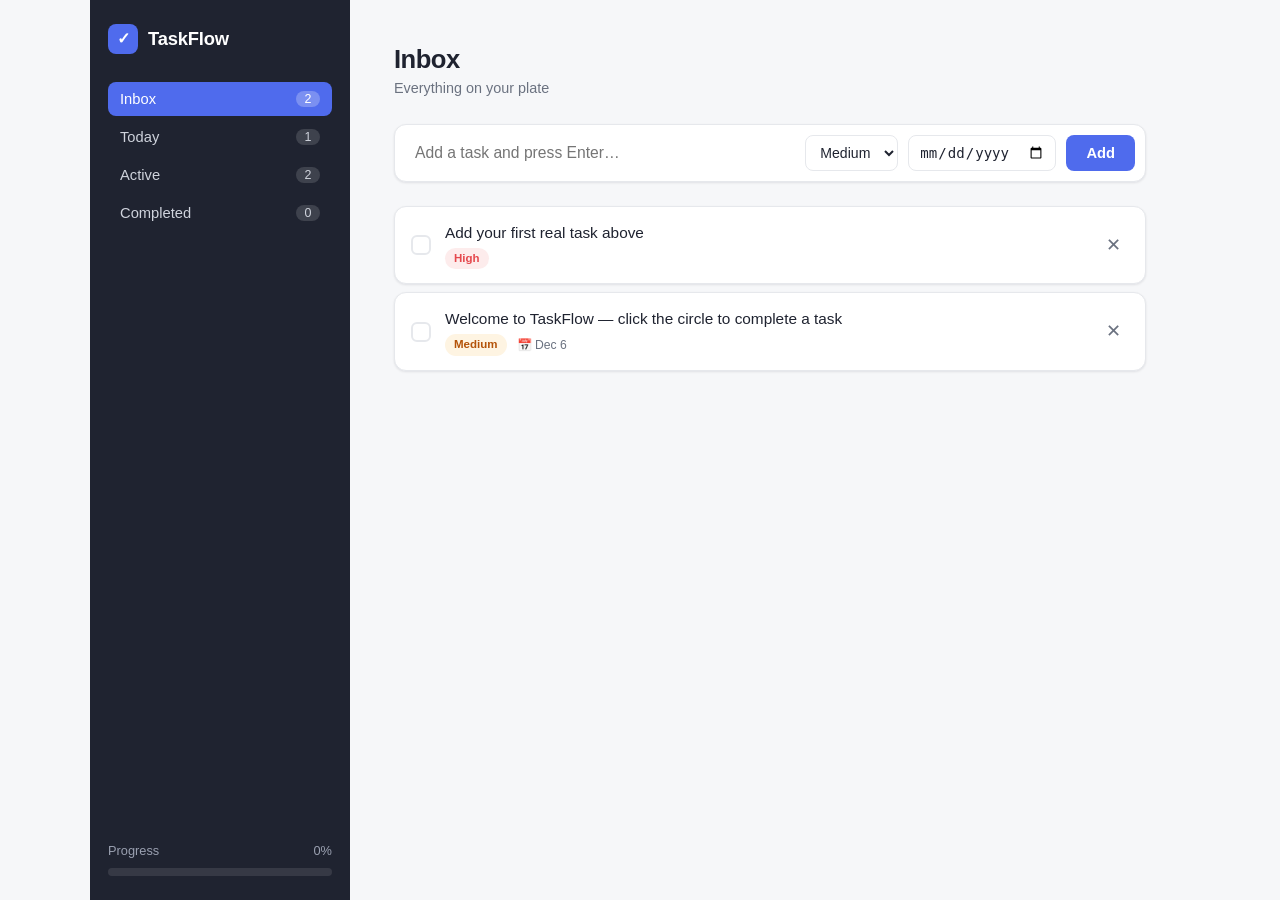
==== index.html @ 76f1333e "Add TaskFlow: MVP task manager productivity app Build a Todoist-style task manager as a self-contain" ====
<!DOCTYPE html>
<html lang="en">
<head>
  <meta charset="UTF-8" />
  <meta name="viewport" content="width=device-width, initial-scale=1.0" />
  <title>TaskFlow — Task Manager</title>
  <link rel="stylesheet" href="styles.css" />
</head>
<body>
  <div class="app">
    <aside class="sidebar">
      <div class="brand">
        <span class="logo">✓</span>
        <h1>TaskFlow</h1>
      </div>

      <nav class="filters" aria-label="Task filters">
        <button class="filter-btn active" data-filter="all">
          <span>Inbox</span><span class="count" data-count="all">0</span>
        </button>
        <button class="filter-btn" data-filter="today">
          <span>Today</span><span class="count" data-count="today">0</span>
        </button>
        <button class="filter-btn" data-filter="active">
          <span>Active</span><span class="count" data-count="active">0</span>
        </button>
        <button class="filter-btn" data-filter="completed">
          <span>Completed</span><span class="count" data-count="completed">0</span>
        </button>
      </nav>

      <div class="progress-block">
        <div class="progress-label">
          <span>Progress</span><span id="progress-pct">0%</span>
        </div>
        <div class="progress-bar"><div class="progress-fill" id="progress-fill"></div></div>
      </div>
    </aside>

    <main class="content">
      <header class="content-head">
        <h2 id="view-title">Inbox</h2>
        <p id="view-sub" class="muted">Everything on your plate</p>
      </header>

      <form id="task-form" class="task-form" autocomplete="off">
        <input
          id="task-input"
          class="task-input"
          type="text"
          placeholder="Add a task and press Enter…"
          aria-label="Task title"
          required
        />
        <select id="task-priority" class="task-priority" aria-label="Priority">
          <option value="low">Low</option>
          <option value="medium" selected>Medium</option>
          <option value="high">High</option>
        </select>
        <input id="task-due" class="task-due" type="date" aria-label="Due date" />
        <button type="submit" class="add-btn">Add</button>
      </form>

      <ul id="task-list" class="task-list" aria-live="polite"></ul>

      <div id="empty-state" class="empty-state hidden">
        <div class="empty-emoji">🎉</div>
        <p>Nothing here. You're all caught up!</p>
      </div>
    </main>
  </div>

  <script src="app.js"></script>
</body>
</html>
---- styles.css ----
:root {
  --bg: #f6f7f9;
  --surface: #ffffff;
  --sidebar: #1f2330;
  --sidebar-muted: #9aa0b0;
  --text: #1f2330;
  --muted: #6b7280;
  --border: #e6e8ec;
  --accent: #4f6bed;
  --accent-soft: #eef1fd;
  --high: #e5484d;
  --medium: #f5a524;
  --low: #16a34a;
  --shadow: 0 1px 3px rgba(16, 24, 40, 0.06), 0 1px 2px rgba(16, 24, 40, 0.04);
  --radius: 12px;
}

* { box-sizing: border-box; margin: 0; padding: 0; }

body {
  font-family: -apple-system, BlinkMacSystemFont, "Segoe UI", Roboto, Helvetica, Arial, sans-serif;
  background: var(--bg);
  color: var(--text);
  line-height: 1.5;
  -webkit-font-smoothing: antialiased;
}

.app {
  display: grid;
  grid-template-columns: 260px 1fr;
  min-height: 100vh;
  max-width: 1100px;
  margin: 0 auto;
}

/* Sidebar */
.sidebar {
  background: var(--sidebar);
  color: #cfd3dc;
  padding: 24px 18px;
  display: flex;
  flex-direction: column;
  gap: 28px;
}

.brand { display: flex; align-items: center; gap: 10px; }
.brand .logo {
  display: grid; place-items: center;
  width: 30px; height: 30px;
  background: var(--accent); color: #fff;
  border-radius: 8px; font-weight: 700;
}
.brand h1 { font-size: 1.15rem; color: #fff; letter-spacing: -0.01em; }

.filters { display: flex; flex-direction: column; gap: 4px; }
.filter-btn {
  display: flex; align-items: center; justify-content: space-between;
  width: 100%; padding: 9px 12px;
  background: transparent; border: none; cursor: pointer;
  color: #cfd3dc; font-size: 0.92rem; border-radius: 8px;
  transition: background 0.15s, color 0.15s;
}
.filter-btn:hover { background: rgba(255,255,255,0.06); }
.filter-btn.active { background: var(--accent); color: #fff; }
.filter-btn .count {
  font-size: 0.78rem; background: rgba(255,255,255,0.14);
  padding: 1px 8px; border-radius: 999px; min-width: 24px; text-align: center;
}
.filter-btn.active .count { background: rgba(255,255,255,0.25); }

.progress-block { margin-top: auto; }
.progress-label {
  display: flex; justify-content: space-between;
  font-size: 0.8rem; color: #9aa0b0; margin-bottom: 8px;
}
.progress-bar {
  height: 8px; background: rgba(255,255,255,0.1);
  border-radius: 999px; overflow: hidden;
}
.progress-fill {
  height: 100%; width: 0%; background: var(--accent);
  border-radius: 999px; transition: width 0.3s ease;
}

/* Content */
.content { padding: 40px 44px; }
.content-head { margin-bottom: 24px; }
.content-head h2 { font-size: 1.6rem; letter-spacing: -0.02em; }
.muted { color: var(--muted); font-size: 0.9rem; }

.task-form {
  display: flex; gap: 10px; margin-bottom: 24px;
  background: var(--surface); padding: 10px;
  border: 1px solid var(--border); border-radius: var(--radius);
  box-shadow: var(--shadow); flex-wrap: wrap;
}
.task-input {
  flex: 1 1 240px; border: none; outline: none;
  font-size: 0.98rem; padding: 8px 10px; background: transparent; color: var(--text);
}
.task-priority, .task-due {
  border: 1px solid var(--border); border-radius: 8px;
  padding: 8px 10px; font-size: 0.88rem; color: var(--text);
  background: var(--surface); outline: none;
}
.add-btn {
  background: var(--accent); color: #fff; border: none;
  padding: 8px 20px; border-radius: 8px; font-size: 0.92rem;
  font-weight: 600; cursor: pointer; transition: background 0.15s;
}
.add-btn:hover { background: #3f58d6; }

/* Task list */
.task-list { list-style: none; display: flex; flex-direction: column; gap: 8px; }
.task-item {
  display: flex; align-items: center; gap: 14px;
  background: var(--surface); border: 1px solid var(--border);
  border-radius: var(--radius); padding: 14px 16px;
  box-shadow: var(--shadow); transition: opacity 0.2s;
}
.task-item.completed { opacity: 0.55; }
.task-item.completed .task-title { text-decoration: line-through; color: var(--muted); }

.checkbox {
  appearance: none; -webkit-appearance: none;
  width: 20px; height: 20px; border: 2px solid var(--border);
  border-radius: 6px; cursor: pointer; flex-shrink: 0;
  display: grid; place-items: center; transition: all 0.15s;
}
.checkbox:checked { background: var(--accent); border-color: var(--accent); }
.checkbox:checked::after { content: "✓"; color: #fff; font-size: 0.75rem; font-weight: 700; }

.task-body { flex: 1; min-width: 0; }
.task-title { font-size: 0.96rem; word-break: break-word; }
.task-meta { display: flex; gap: 10px; margin-top: 4px; align-items: center; }
.badge {
  font-size: 0.72rem; padding: 2px 9px; border-radius: 999px;
  font-weight: 600; text-transform: capitalize;
}
.badge.high { background: #fdecec; color: var(--high); }
.badge.medium { background: #fef4e2; color: #b45309; }
.badge.low { background: #e8f6ec; color: var(--low); }
.due {
  font-size: 0.76rem; color: var(--muted);
  display: flex; align-items: center; gap: 4px;
}
.due.overdue { color: var(--high); font-weight: 600; }

.delete-btn {
  background: transparent; border: none; cursor: pointer;
  color: var(--muted); font-size: 1.1rem; padding: 4px 8px;
  border-radius: 6px; transition: all 0.15s; flex-shrink: 0;
}
.delete-btn:hover { background: #fdecec; color: var(--high); }

/* Empty state */
.empty-state { text-align: center; padding: 60px 20px; color: var(--muted); }
.empty-emoji { font-size: 2.5rem; margin-bottom: 10px; }
.hidden { display: none; }

@media (max-width: 720px) {
  .app { grid-template-columns: 1fr; }
  .sidebar { flex-direction: row; flex-wrap: wrap; align-items: center; gap: 16px; }
  .filters { flex-direction: row; flex-wrap: wrap; flex: 1; }
  .filter-btn { width: auto; }
  .progress-block { width: 100%; margin-top: 0; }
  .content { padding: 24px 20px; }
}
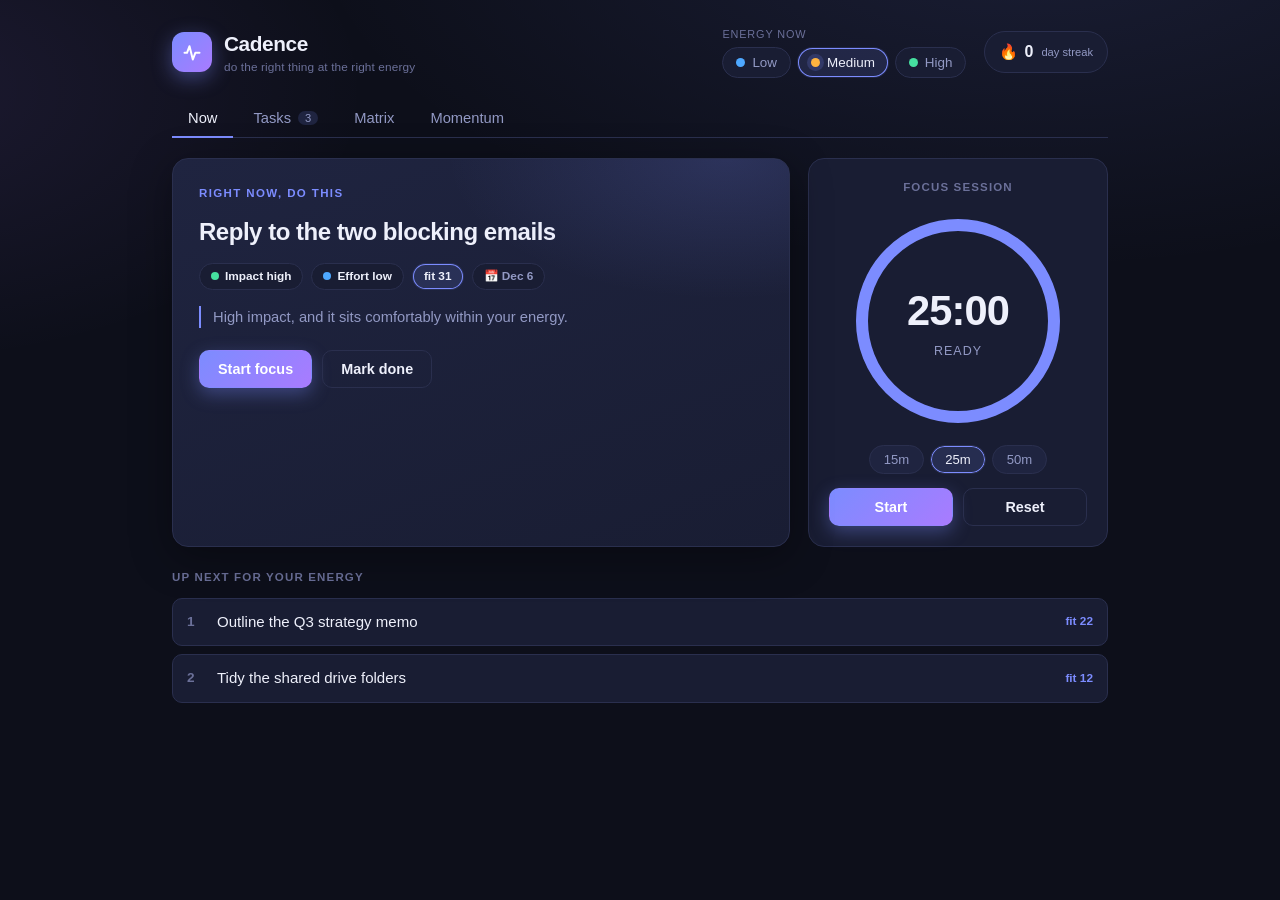
==== commit b7c5a214: "Replace TaskFlow with Cadence: an energy-aware task companion Rethink the productivity app around a " ====
--- a/index.html
+++ b/index.html
@@ -3,71 +3,171 @@
 <head>
   <meta charset="UTF-8" />
   <meta name="viewport" content="width=device-width, initial-scale=1.0" />
-  <title>TaskFlow — Task Manager</title>
+  <title>Cadence — do the right thing at the right energy</title>
   <link rel="stylesheet" href="styles.css" />
 </head>
 <body>
   <div class="app">
-    <aside class="sidebar">
+    <!-- Top bar -->
+    <header class="topbar">
       <div class="brand">
-        <span class="logo">✓</span>
-        <h1>TaskFlow</h1>
+        <span class="logo" aria-hidden="true">
+          <svg viewBox="0 0 24 24" width="20" height="20" fill="none" stroke="currentColor" stroke-width="2.4" stroke-linecap="round" stroke-linejoin="round">
+            <path d="M3 13h3l3-8 4 16 3-8h5" />
+          </svg>
+        </span>
+        <div>
+          <h1>Cadence</h1>
+          <p class="tagline">do the right thing at the right energy</p>
+        </div>
       </div>
 
-      <nav class="filters" aria-label="Task filters">
-        <button class="filter-btn active" data-filter="all">
-          <span>Inbox</span><span class="count" data-count="all">0</span>
-        </button>
-        <button class="filter-btn" data-filter="today">
-          <span>Today</span><span class="count" data-count="today">0</span>
-        </button>
-        <button class="filter-btn" data-filter="active">
-          <span>Active</span><span class="count" data-count="active">0</span>
-        </button>
-        <button class="filter-btn" data-filter="completed">
-          <span>Completed</span><span class="count" data-count="completed">0</span>
-        </button>
-      </nav>
+      <div class="energy-picker" role="group" aria-label="Current energy level">
+        <span class="energy-label">Energy now</span>
+        <div class="energy-buttons">
+          <button class="energy-btn" data-energy="1" title="Low energy — drained, foggy">
+            <span class="dot"></span>Low
+          </button>
+          <button class="energy-btn" data-energy="2" title="Medium energy — steady">
+            <span class="dot"></span>Medium
+          </button>
+          <button class="energy-btn" data-energy="3" title="High energy — sharp, focused">
+            <span class="dot"></span>High
+          </button>
+        </div>
+      </div>
 
-      <div class="progress-block">
-        <div class="progress-label">
-          <span>Progress</span><span id="progress-pct">0%</span>
+      <div class="momentum-chip" title="Focus sessions completed today">
+        <span class="flame" aria-hidden="true">🔥</span>
+        <span id="streak-count">0</span><span class="chip-unit">day streak</span>
+      </div>
+    </header>
+
+    <!-- Tabs -->
+    <nav class="tabs" aria-label="Views">
+      <button class="tab active" data-tab="now">Now</button>
+      <button class="tab" data-tab="tasks">Tasks<span class="tab-count" id="tab-count">0</span></button>
+      <button class="tab" data-tab="matrix">Matrix</button>
+      <button class="tab" data-tab="momentum">Momentum</button>
+    </nav>
+
+    <!-- NOW -->
+    <section class="panel active" id="panel-now">
+      <div class="now-grid">
+        <div class="recommend-card" id="recommend-card">
+          <div class="rc-eyebrow">Right now, do this</div>
+          <div id="rc-body">
+            <!-- filled by JS -->
+          </div>
         </div>
-        <div class="progress-bar"><div class="progress-fill" id="progress-fill"></div></div>
+
+        <div class="focus-card">
+          <div class="focus-title">Focus session</div>
+          <div class="ring-wrap">
+            <svg class="ring" viewBox="0 0 220 220" width="220" height="220">
+              <circle class="ring-track" cx="110" cy="110" r="96" />
+              <circle class="ring-progress" id="ring-progress" cx="110" cy="110" r="96"
+                      transform="rotate(-90 110 110)" />
+            </svg>
+            <div class="ring-center">
+              <div class="ring-time" id="ring-time">25:00</div>
+              <div class="ring-sub" id="ring-sub">ready</div>
+            </div>
+          </div>
+          <div class="presets" role="group" aria-label="Session length">
+            <button class="preset" data-min="15">15m</button>
+            <button class="preset active" data-min="25">25m</button>
+            <button class="preset" data-min="50">50m</button>
+          </div>
+          <div class="focus-controls">
+            <button class="btn primary" id="timer-toggle">Start</button>
+            <button class="btn ghost" id="timer-reset">Reset</button>
+          </div>
+        </div>
       </div>
-    </aside>
 
-    <main class="content">
-      <header class="content-head">
-        <h2 id="view-title">Inbox</h2>
-        <p id="view-sub" class="muted">Everything on your plate</p>
-      </header>
+      <div class="shortlist">
+        <div class="section-head">Up next for your energy</div>
+        <ul id="shortlist-list" class="shortlist-list"></ul>
+      </div>
+    </section>
 
+    <!-- TASKS -->
+    <section class="panel" id="panel-tasks">
       <form id="task-form" class="task-form" autocomplete="off">
-        <input
-          id="task-input"
-          class="task-input"
-          type="text"
-          placeholder="Add a task and press Enter…"
-          aria-label="Task title"
-          required
-        />
-        <select id="task-priority" class="task-priority" aria-label="Priority">
-          <option value="low">Low</option>
-          <option value="medium" selected>Medium</option>
-          <option value="high">High</option>
-        </select>
-        <input id="task-due" class="task-due" type="date" aria-label="Due date" />
-        <button type="submit" class="add-btn">Add</button>
+        <input id="task-input" class="task-input" type="text"
+               placeholder="What needs doing?" aria-label="Task title" required />
+        <div class="rating">
+          <label>Impact
+            <select id="task-impact" aria-label="Impact">
+              <option value="1">Low</option>
+              <option value="2" selected>Medium</option>
+              <option value="3">High</option>
+            </select>
+          </label>
+          <label>Effort
+            <select id="task-effort" aria-label="Effort">
+              <option value="1">Light</option>
+              <option value="2" selected>Moderate</option>
+              <option value="3">Heavy</option>
+            </select>
+          </label>
+          <label>Due
+            <input id="task-due" type="date" aria-label="Due date" />
+          </label>
+        </div>
+        <button type="submit" class="btn primary">Add</button>
       </form>
 
-      <ul id="task-list" class="task-list" aria-live="polite"></ul>
+      <div class="filter-row">
+        <button class="chip-btn active" data-filter="active">Active</button>
+        <button class="chip-btn" data-filter="all">All</button>
+        <button class="chip-btn" data-filter="done">Done</button>
+        <span class="spacer"></span>
+        <span class="hint">Sorted by fit for your current energy</span>
+      </div>
 
-      <div id="empty-state" class="empty-state hidden">
-        <div class="empty-emoji">🎉</div>
-        <p>Nothing here. You're all caught up!</p>
+      <ul id="task-list" class="task-list"></ul>
+      <div id="tasks-empty" class="empty hidden">
+        <div class="empty-emoji">🌱</div>
+        <p>No tasks yet. Add one above to get moving.</p>
       </div>
-    </main>
+    </section>
+
+    <!-- MATRIX -->
+    <section class="panel" id="panel-matrix">
+      <div class="section-head">Impact × Effort</div>
+      <p class="hint">Every active task, plotted. Aim for the top-left. Click a dot to focus it.</p>
+      <div class="matrix-wrap">
+        <svg id="matrix-svg" viewBox="0 0 480 420" class="matrix"></svg>
+        <div class="matrix-tip" id="matrix-tip" hidden></div>
+      </div>
+    </section>
+
+    <!-- MOMENTUM -->
+    <section class="panel" id="panel-momentum">
+      <div class="stat-row">
+        <div class="stat">
+          <div class="stat-num" id="stat-today">0</div>
+          <div class="stat-label">focus sessions today</div>
+        </div>
+        <div class="stat">
+          <div class="stat-num" id="stat-total">0</div>
+          <div class="stat-label">sessions all-time</div>
+        </div>
+        <div class="stat">
+          <div class="stat-num" id="stat-done">0</div>
+          <div class="stat-label">tasks completed</div>
+        </div>
+      </div>
+
+      <div class="section-head">Last 7 days</div>
+      <div class="bars" id="bars"></div>
+
+      <div class="section-head">Your energy today</div>
+      <svg id="energy-spark" class="energy-spark" viewBox="0 0 480 90"></svg>
+      <p class="hint" id="energy-hint">No energy logged yet today — tap an energy level up top.</p>
+    </section>
   </div>
 
   <script src="app.js"></script>
--- a/styles.css
+++ b/styles.css
@@ -1,168 +1,300 @@
 :root {
-  --bg: #f6f7f9;
-  --surface: #ffffff;
-  --sidebar: #1f2330;
-  --sidebar-muted: #9aa0b0;
-  --text: #1f2330;
-  --muted: #6b7280;
-  --border: #e6e8ec;
-  --accent: #4f6bed;
-  --accent-soft: #eef1fd;
-  --high: #e5484d;
-  --medium: #f5a524;
-  --low: #16a34a;
-  --shadow: 0 1px 3px rgba(16, 24, 40, 0.06), 0 1px 2px rgba(16, 24, 40, 0.04);
-  --radius: 12px;
+  --bg: #0d0f1a;
+  --bg-soft: #14172a;
+  --surface: #191d33;
+  --surface-2: #1f2440;
+  --border: #2a2f4e;
+  --text: #eef0fb;
+  --muted: #9299c4;
+  --faint: #6b7099;
+
+  --accent: #7c8cff;
+  --accent-2: #a97bff;
+  --accent-soft: rgba(124, 140, 255, 0.14);
+
+  --low: #4ea8ff;      /* low energy / low value */
+  --medium: #ffb340;   /* medium */
+  --high: #46e0a0;     /* high */
+  --danger: #ff5d6c;
+
+  --shadow: 0 10px 40px rgba(0, 0, 0, 0.35);
+  --radius: 16px;
+  --radius-sm: 10px;
 }
 
 * { box-sizing: border-box; margin: 0; padding: 0; }
 
 body {
   font-family: -apple-system, BlinkMacSystemFont, "Segoe UI", Roboto, Helvetica, Arial, sans-serif;
-  background: var(--bg);
+  background:
+    radial-gradient(1200px 600px at 80% -10%, rgba(124,140,255,0.12), transparent 60%),
+    radial-gradient(900px 500px at -10% 10%, rgba(169,123,255,0.10), transparent 55%),
+    var(--bg);
   color: var(--text);
   line-height: 1.5;
   -webkit-font-smoothing: antialiased;
-}
-
-.app {
-  display: grid;
-  grid-template-columns: 260px 1fr;
   min-height: 100vh;
-  max-width: 1100px;
-  margin: 0 auto;
-}
-
-/* Sidebar */
-.sidebar {
-  background: var(--sidebar);
-  color: #cfd3dc;
-  padding: 24px 18px;
-  display: flex;
-  flex-direction: column;
-  gap: 28px;
-}
-
-.brand { display: flex; align-items: center; gap: 10px; }
-.brand .logo {
-  display: grid; place-items: center;
-  width: 30px; height: 30px;
-  background: var(--accent); color: #fff;
-  border-radius: 8px; font-weight: 700;
-}
-.brand h1 { font-size: 1.15rem; color: #fff; letter-spacing: -0.01em; }
-
-.filters { display: flex; flex-direction: column; gap: 4px; }
-.filter-btn {
-  display: flex; align-items: center; justify-content: space-between;
-  width: 100%; padding: 9px 12px;
-  background: transparent; border: none; cursor: pointer;
-  color: #cfd3dc; font-size: 0.92rem; border-radius: 8px;
-  transition: background 0.15s, color 0.15s;
-}
-.filter-btn:hover { background: rgba(255,255,255,0.06); }
-.filter-btn.active { background: var(--accent); color: #fff; }
-.filter-btn .count {
-  font-size: 0.78rem; background: rgba(255,255,255,0.14);
-  padding: 1px 8px; border-radius: 999px; min-width: 24px; text-align: center;
-}
-.filter-btn.active .count { background: rgba(255,255,255,0.25); }
-
-.progress-block { margin-top: auto; }
-.progress-label {
-  display: flex; justify-content: space-between;
-  font-size: 0.8rem; color: #9aa0b0; margin-bottom: 8px;
-}
-.progress-bar {
-  height: 8px; background: rgba(255,255,255,0.1);
-  border-radius: 999px; overflow: hidden;
-}
-.progress-fill {
-  height: 100%; width: 0%; background: var(--accent);
-  border-radius: 999px; transition: width 0.3s ease;
-}
-
-/* Content */
-.content { padding: 40px 44px; }
-.content-head { margin-bottom: 24px; }
-.content-head h2 { font-size: 1.6rem; letter-spacing: -0.02em; }
-.muted { color: var(--muted); font-size: 0.9rem; }
-
+}
+
+.app { max-width: 980px; margin: 0 auto; padding: 26px 22px 60px; }
+
+/* Topbar */
+.topbar {
+  display: flex; align-items: center; gap: 18px;
+  flex-wrap: wrap; margin-bottom: 22px;
+}
+.brand { display: flex; align-items: center; gap: 12px; margin-right: auto; }
+.logo {
+  display: grid; place-items: center; width: 40px; height: 40px;
+  border-radius: 12px; color: #fff;
+  background: linear-gradient(135deg, var(--accent), var(--accent-2));
+  box-shadow: 0 6px 20px rgba(124,140,255,0.4);
+}
+.brand h1 { font-size: 1.3rem; letter-spacing: -0.02em; }
+.tagline { font-size: 0.74rem; color: var(--faint); letter-spacing: 0.01em; }
+
+.energy-picker { display: flex; flex-direction: column; gap: 5px; }
+.energy-label { font-size: 0.68rem; color: var(--faint); text-transform: uppercase; letter-spacing: 0.08em; }
+.energy-buttons { display: flex; gap: 6px; }
+.energy-btn {
+  display: flex; align-items: center; gap: 7px;
+  background: var(--surface); border: 1px solid var(--border);
+  color: var(--muted); padding: 7px 13px; border-radius: 999px;
+  font-size: 0.84rem; cursor: pointer; transition: all 0.15s;
+}
+.energy-btn .dot { width: 9px; height: 9px; border-radius: 50%; background: var(--faint); transition: all 0.15s; }
+.energy-btn[data-energy="1"] .dot { background: var(--low); }
+.energy-btn[data-energy="2"] .dot { background: var(--medium); }
+.energy-btn[data-energy="3"] .dot { background: var(--high); }
+.energy-btn:hover { border-color: var(--accent); color: var(--text); }
+.energy-btn.active {
+  color: var(--text); border-color: transparent;
+  background: var(--accent-soft); box-shadow: inset 0 0 0 1px var(--accent);
+}
+.energy-btn.active .dot { box-shadow: 0 0 0 4px rgba(124,140,255,0.18); }
+
+.momentum-chip {
+  display: flex; align-items: center; gap: 6px;
+  background: var(--surface); border: 1px solid var(--border);
+  padding: 8px 14px; border-radius: 999px; font-weight: 700; font-size: 1rem;
+}
+.momentum-chip .chip-unit { font-size: 0.7rem; color: var(--muted); font-weight: 500; margin-left: 2px; }
+.flame { font-size: 0.95rem; }
+
+/* Tabs */
+.tabs { display: flex; gap: 4px; margin-bottom: 20px; border-bottom: 1px solid var(--border); }
+.tab {
+  background: none; border: none; color: var(--muted);
+  padding: 10px 16px; font-size: 0.92rem; cursor: pointer;
+  border-bottom: 2px solid transparent; margin-bottom: -1px;
+  display: flex; align-items: center; gap: 7px; transition: color 0.15s;
+}
+.tab:hover { color: var(--text); }
+.tab.active { color: var(--text); border-bottom-color: var(--accent); }
+.tab-count {
+  font-size: 0.7rem; background: var(--surface-2); color: var(--muted);
+  padding: 1px 7px; border-radius: 999px;
+}
+
+/* Panels */
+.panel { display: none; animation: fade 0.25s ease; }
+.panel.active { display: block; }
+@keyframes fade { from { opacity: 0; transform: translateY(4px); } to { opacity: 1; transform: none; } }
+
+.section-head {
+  font-size: 0.72rem; text-transform: uppercase; letter-spacing: 0.1em;
+  color: var(--faint); margin: 22px 0 12px; font-weight: 700;
+}
+.hint { font-size: 0.82rem; color: var(--muted); }
+
+/* NOW */
+.now-grid { display: grid; grid-template-columns: 1fr 300px; gap: 18px; }
+
+.recommend-card {
+  background: linear-gradient(160deg, var(--surface-2), var(--surface));
+  border: 1px solid var(--border); border-radius: var(--radius);
+  padding: 26px; box-shadow: var(--shadow); position: relative; overflow: hidden;
+}
+.recommend-card::before {
+  content: ""; position: absolute; inset: 0;
+  background: radial-gradient(400px 200px at 90% 0%, rgba(124,140,255,0.16), transparent 70%);
+  pointer-events: none;
+}
+.rc-eyebrow {
+  font-size: 0.72rem; text-transform: uppercase; letter-spacing: 0.12em;
+  color: var(--accent); font-weight: 700; margin-bottom: 14px;
+}
+.rc-task-title { font-size: 1.5rem; font-weight: 700; letter-spacing: -0.02em; line-height: 1.25; }
+.rc-badges { display: flex; gap: 8px; margin: 16px 0; flex-wrap: wrap; }
+.rc-reason {
+  font-size: 0.92rem; color: var(--muted); margin-bottom: 22px;
+  padding-left: 12px; border-left: 2px solid var(--accent);
+}
+.rc-actions { display: flex; gap: 10px; }
+.rc-empty { color: var(--muted); font-size: 1rem; padding: 10px 0 4px; }
+
+.badge {
+  font-size: 0.74rem; padding: 4px 11px; border-radius: 999px; font-weight: 600;
+  display: inline-flex; align-items: center; gap: 6px;
+  background: var(--surface); border: 1px solid var(--border);
+}
+.badge .dot { width: 8px; height: 8px; border-radius: 50%; }
+.badge.impact-3 .dot, .badge.effort-3 .dot { background: var(--high); }
+.badge.impact-2 .dot, .badge.effort-2 .dot { background: var(--medium); }
+.badge.impact-1 .dot, .badge.effort-1 .dot { background: var(--low); }
+.badge.fit { background: var(--accent-soft); border-color: transparent; box-shadow: inset 0 0 0 1px var(--accent); color: var(--text); }
+.badge.due { color: var(--muted); }
+.badge.due.overdue { color: var(--danger); box-shadow: inset 0 0 0 1px var(--danger); }
+
+/* Focus card */
+.focus-card {
+  background: var(--surface); border: 1px solid var(--border);
+  border-radius: var(--radius); padding: 20px; text-align: center;
+  display: flex; flex-direction: column; align-items: center; gap: 14px;
+}
+.focus-title { font-size: 0.72rem; text-transform: uppercase; letter-spacing: 0.1em; color: var(--faint); font-weight: 700; }
+.ring-wrap { position: relative; width: 220px; height: 220px; }
+.ring-track { fill: none; stroke: var(--surface-2); stroke-width: 12; }
+.ring-progress {
+  fill: none; stroke: var(--accent); stroke-width: 12; stroke-linecap: round;
+  transition: stroke-dashoffset 0.5s linear;
+}
+.ring-center {
+  position: absolute; inset: 0; display: flex; flex-direction: column;
+  align-items: center; justify-content: center;
+}
+.ring-time { font-size: 2.6rem; font-weight: 700; letter-spacing: -0.02em; font-variant-numeric: tabular-nums; }
+.ring-sub { font-size: 0.78rem; color: var(--muted); text-transform: uppercase; letter-spacing: 0.08em; }
+.ring.running .ring-progress { stroke: var(--high); }
+
+.presets { display: flex; gap: 6px; }
+.preset {
+  background: var(--surface-2); border: 1px solid var(--border); color: var(--muted);
+  padding: 6px 14px; border-radius: 999px; font-size: 0.82rem; cursor: pointer; transition: all 0.15s;
+}
+.preset:hover { color: var(--text); }
+.preset.active { background: var(--accent-soft); color: var(--text); box-shadow: inset 0 0 0 1px var(--accent); }
+.focus-controls { display: flex; gap: 10px; width: 100%; }
+.focus-controls .btn { flex: 1; }
+
+/* Buttons */
+.btn {
+  border: 1px solid var(--border); background: var(--surface-2); color: var(--text);
+  padding: 10px 18px; border-radius: var(--radius-sm); font-size: 0.9rem; font-weight: 600;
+  cursor: pointer; transition: all 0.15s;
+}
+.btn:hover { border-color: var(--accent); }
+.btn.primary {
+  background: linear-gradient(135deg, var(--accent), var(--accent-2));
+  border-color: transparent; color: #fff;
+  box-shadow: 0 6px 18px rgba(124,140,255,0.35);
+}
+.btn.primary:hover { filter: brightness(1.08); }
+.btn.ghost { background: transparent; }
+.btn:disabled { opacity: 0.4; cursor: not-allowed; }
+
+/* Shortlist */
+.shortlist-list { list-style: none; display: flex; flex-direction: column; gap: 8px; }
+.shortlist-item {
+  display: flex; align-items: center; gap: 12px;
+  background: var(--surface); border: 1px solid var(--border);
+  border-radius: var(--radius-sm); padding: 12px 14px; cursor: pointer; transition: all 0.15s;
+}
+.shortlist-item:hover { border-color: var(--accent); transform: translateX(2px); }
+.shortlist-rank { color: var(--faint); font-weight: 700; font-size: 0.85rem; width: 18px; }
+.shortlist-title { flex: 1; font-size: 0.94rem; }
+.shortlist-fit { font-size: 0.74rem; color: var(--accent); font-weight: 700; }
+
+/* Task form */
 .task-form {
-  display: flex; gap: 10px; margin-bottom: 24px;
-  background: var(--surface); padding: 10px;
-  border: 1px solid var(--border); border-radius: var(--radius);
-  box-shadow: var(--shadow); flex-wrap: wrap;
+  background: var(--surface); border: 1px solid var(--border);
+  border-radius: var(--radius); padding: 16px; margin-bottom: 18px;
+  display: flex; flex-direction: column; gap: 14px;
 }
 .task-input {
-  flex: 1 1 240px; border: none; outline: none;
-  font-size: 0.98rem; padding: 8px 10px; background: transparent; color: var(--text);
-}
-.task-priority, .task-due {
-  border: 1px solid var(--border); border-radius: 8px;
-  padding: 8px 10px; font-size: 0.88rem; color: var(--text);
-  background: var(--surface); outline: none;
-}
-.add-btn {
-  background: var(--accent); color: #fff; border: none;
-  padding: 8px 20px; border-radius: 8px; font-size: 0.92rem;
-  font-weight: 600; cursor: pointer; transition: background 0.15s;
-}
-.add-btn:hover { background: #3f58d6; }
+  background: var(--surface-2); border: 1px solid var(--border); color: var(--text);
+  padding: 12px 14px; border-radius: var(--radius-sm); font-size: 1rem; outline: none;
+}
+.task-input:focus { border-color: var(--accent); }
+.rating { display: flex; gap: 14px; flex-wrap: wrap; align-items: end; }
+.rating label { display: flex; flex-direction: column; gap: 5px; font-size: 0.72rem; color: var(--muted); text-transform: uppercase; letter-spacing: 0.06em; }
+.rating select, .rating input {
+  background: var(--surface-2); border: 1px solid var(--border); color: var(--text);
+  padding: 8px 10px; border-radius: 8px; font-size: 0.88rem; outline: none;
+}
+.rating select:focus, .rating input:focus { border-color: var(--accent); }
+.task-form > .btn { align-self: flex-start; }
+
+.filter-row { display: flex; align-items: center; gap: 8px; margin-bottom: 14px; }
+.filter-row .spacer { flex: 1; }
+.chip-btn {
+  background: var(--surface); border: 1px solid var(--border); color: var(--muted);
+  padding: 6px 14px; border-radius: 999px; font-size: 0.82rem; cursor: pointer; transition: all 0.15s;
+}
+.chip-btn:hover { color: var(--text); }
+.chip-btn.active { background: var(--accent-soft); color: var(--text); box-shadow: inset 0 0 0 1px var(--accent); }
 
 /* Task list */
 .task-list { list-style: none; display: flex; flex-direction: column; gap: 8px; }
 .task-item {
   display: flex; align-items: center; gap: 14px;
   background: var(--surface); border: 1px solid var(--border);
-  border-radius: var(--radius); padding: 14px 16px;
-  box-shadow: var(--shadow); transition: opacity 0.2s;
-}
-.task-item.completed { opacity: 0.55; }
-.task-item.completed .task-title { text-decoration: line-through; color: var(--muted); }
-
+  border-radius: var(--radius-sm); padding: 13px 16px; transition: opacity 0.2s;
+}
+.task-item.done { opacity: 0.5; }
+.task-item.done .task-name { text-decoration: line-through; color: var(--muted); }
 .checkbox {
-  appearance: none; -webkit-appearance: none;
-  width: 20px; height: 20px; border: 2px solid var(--border);
-  border-radius: 6px; cursor: pointer; flex-shrink: 0;
+  appearance: none; -webkit-appearance: none; width: 20px; height: 20px; flex-shrink: 0;
+  border: 2px solid var(--border); border-radius: 6px; cursor: pointer;
   display: grid; place-items: center; transition: all 0.15s;
 }
-.checkbox:checked { background: var(--accent); border-color: var(--accent); }
-.checkbox:checked::after { content: "✓"; color: #fff; font-size: 0.75rem; font-weight: 700; }
-
+.checkbox:checked { background: var(--high); border-color: var(--high); }
+.checkbox:checked::after { content: "✓"; color: #06231a; font-size: 0.75rem; font-weight: 800; }
 .task-body { flex: 1; min-width: 0; }
-.task-title { font-size: 0.96rem; word-break: break-word; }
-.task-meta { display: flex; gap: 10px; margin-top: 4px; align-items: center; }
-.badge {
-  font-size: 0.72rem; padding: 2px 9px; border-radius: 999px;
-  font-weight: 600; text-transform: capitalize;
-}
-.badge.high { background: #fdecec; color: var(--high); }
-.badge.medium { background: #fef4e2; color: #b45309; }
-.badge.low { background: #e8f6ec; color: var(--low); }
-.due {
-  font-size: 0.76rem; color: var(--muted);
-  display: flex; align-items: center; gap: 4px;
-}
-.due.overdue { color: var(--high); font-weight: 600; }
-
-.delete-btn {
-  background: transparent; border: none; cursor: pointer;
-  color: var(--muted); font-size: 1.1rem; padding: 4px 8px;
-  border-radius: 6px; transition: all 0.15s; flex-shrink: 0;
-}
-.delete-btn:hover { background: #fdecec; color: var(--high); }
-
-/* Empty state */
-.empty-state { text-align: center; padding: 60px 20px; color: var(--muted); }
-.empty-emoji { font-size: 2.5rem; margin-bottom: 10px; }
-.hidden { display: none; }
-
-@media (max-width: 720px) {
-  .app { grid-template-columns: 1fr; }
-  .sidebar { flex-direction: row; flex-wrap: wrap; align-items: center; gap: 16px; }
-  .filters { flex-direction: row; flex-wrap: wrap; flex: 1; }
-  .filter-btn { width: auto; }
-  .progress-block { width: 100%; margin-top: 0; }
-  .content { padding: 24px 20px; }
-}
+.task-name { font-size: 0.96rem; word-break: break-word; }
+.task-meta { display: flex; gap: 7px; margin-top: 6px; flex-wrap: wrap; align-items: center; }
+.icon-btn {
+  background: transparent; border: none; color: var(--faint); cursor: pointer;
+  font-size: 1rem; padding: 6px 8px; border-radius: 6px; transition: all 0.15s; flex-shrink: 0;
+}
+.icon-btn:hover { color: var(--danger); background: rgba(255,93,108,0.12); }
+.icon-btn.focus-btn:hover { color: var(--accent); background: var(--accent-soft); }
+
+/* Matrix */
+.matrix-wrap { position: relative; background: var(--surface); border: 1px solid var(--border); border-radius: var(--radius); padding: 12px; }
+.matrix { width: 100%; max-width: 520px; height: auto; display: block; margin: 0 auto; }
+.matrix .quad-label { fill: var(--faint); font-size: 11px; font-weight: 700; text-transform: uppercase; letter-spacing: 0.06em; }
+.matrix .axis-label { fill: var(--muted); font-size: 12px; }
+.matrix .grid-line { stroke: var(--border); stroke-width: 1; }
+.matrix .grid-mid { stroke: var(--border); stroke-width: 1; stroke-dasharray: 4 4; }
+.matrix .node { cursor: pointer; transition: r 0.15s; }
+.matrix .node:hover { stroke: #fff; stroke-width: 2; }
+.matrix-tip {
+  position: absolute; background: var(--bg); border: 1px solid var(--accent);
+  color: var(--text); font-size: 0.8rem; padding: 6px 10px; border-radius: 8px;
+  pointer-events: none; transform: translate(-50%, -130%); white-space: nowrap; z-index: 5;
+}
+
+/* Momentum */
+.stat-row { display: grid; grid-template-columns: repeat(3, 1fr); gap: 14px; }
+.stat { background: var(--surface); border: 1px solid var(--border); border-radius: var(--radius); padding: 20px; text-align: center; }
+.stat-num { font-size: 2.2rem; font-weight: 700; letter-spacing: -0.02em; background: linear-gradient(135deg, var(--accent), var(--accent-2)); -webkit-background-clip: text; background-clip: text; -webkit-text-fill-color: transparent; }
+.stat-label { font-size: 0.76rem; color: var(--muted); margin-top: 4px; }
+.bars { display: flex; align-items: end; gap: 10px; height: 130px; background: var(--surface); border: 1px solid var(--border); border-radius: var(--radius); padding: 16px; }
+.bar-col { flex: 1; display: flex; flex-direction: column; align-items: center; gap: 8px; height: 100%; justify-content: end; }
+.bar { width: 100%; max-width: 42px; background: linear-gradient(180deg, var(--accent), var(--accent-2)); border-radius: 6px 6px 0 0; min-height: 3px; transition: height 0.3s; position: relative; }
+.bar-val { position: absolute; top: -18px; left: 50%; transform: translateX(-50%); font-size: 0.72rem; color: var(--muted); }
+.bar-day { font-size: 0.72rem; color: var(--faint); }
+.energy-spark { width: 100%; height: auto; background: var(--surface); border: 1px solid var(--border); border-radius: var(--radius); padding: 10px; }
+
+.empty { text-align: center; padding: 50px 20px; color: var(--muted); }
+.empty-emoji { font-size: 2.4rem; margin-bottom: 8px; }
+.hidden { display: none !important; }
+
+@media (max-width: 760px) {
+  .now-grid { grid-template-columns: 1fr; }
+  .focus-card { order: -1; }
+  .brand { margin-right: 0; width: 100%; }
+  .topbar { gap: 14px; }
+  .stat-row { grid-template-columns: 1fr; }
+}
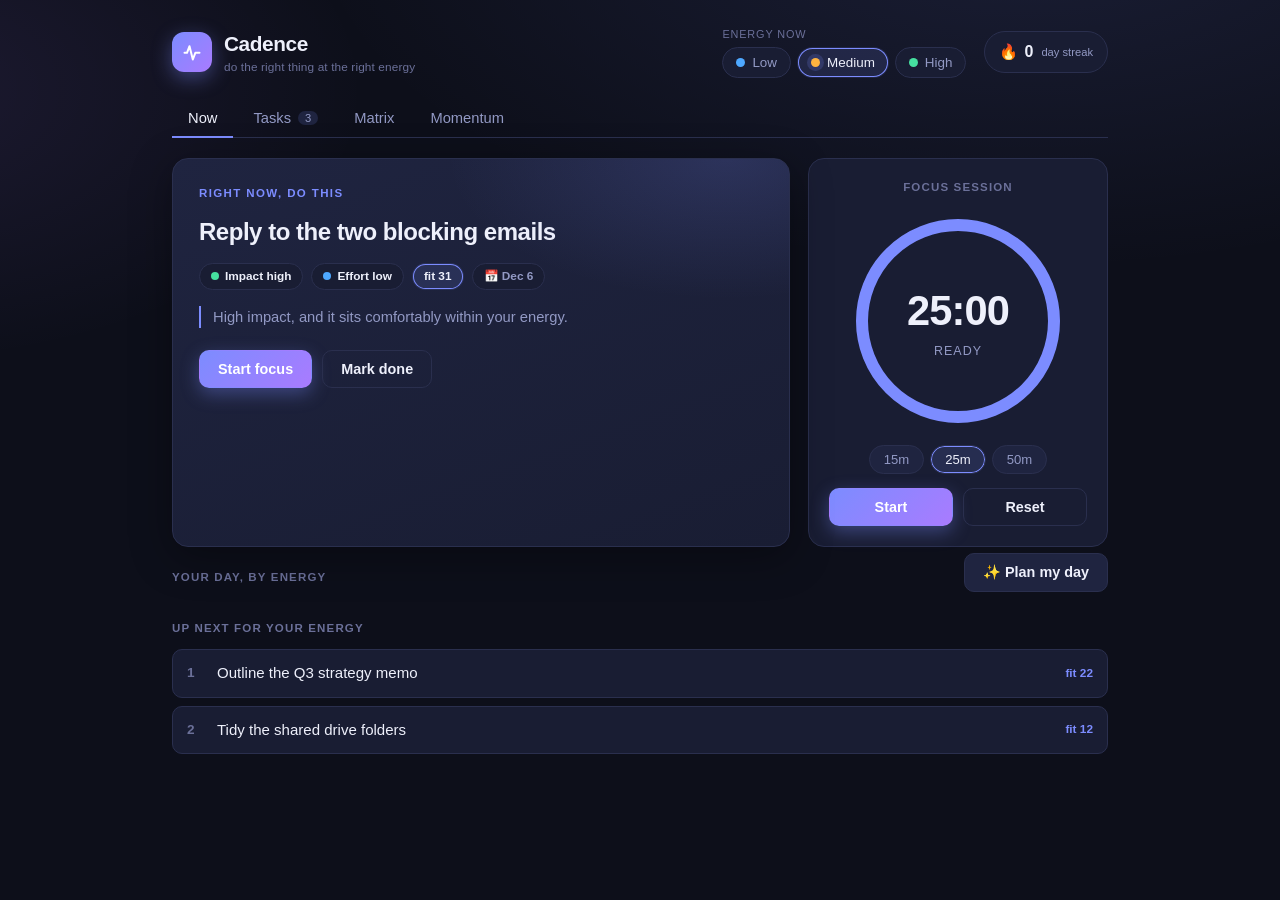
==== commit f2ea58c2: "Add Plan-my-day scheduler, celebration layer, and momentum insight Creative feature upgrades to Cade" ====
--- a/index.html
+++ b/index.html
@@ -86,6 +86,14 @@
         </div>
       </div>
 
+      <div class="dayplan">
+        <div class="dayplan-head">
+          <span class="section-head dayplan-title">Your day, by energy</span>
+          <button class="btn" id="plan-btn">✨ Plan my day</button>
+        </div>
+        <div id="plan-output" class="plan-output"></div>
+      </div>
+
       <div class="shortlist">
         <div class="section-head">Up next for your energy</div>
         <ul id="shortlist-list" class="shortlist-list"></ul>
@@ -161,6 +169,8 @@
         </div>
       </div>
 
+      <div class="insight" id="insight"></div>
+
       <div class="section-head">Last 7 days</div>
       <div class="bars" id="bars"></div>
 
@@ -168,6 +178,9 @@
       <svg id="energy-spark" class="energy-spark" viewBox="0 0 480 90"></svg>
       <p class="hint" id="energy-hint">No energy logged yet today — tap an energy level up top.</p>
     </section>
+
+    <div class="toast" id="toast" role="status" aria-live="polite"></div>
+    <canvas class="confetti" id="confetti" aria-hidden="true"></canvas>
   </div>
 
   <script src="app.js"></script>
--- a/styles.css
+++ b/styles.css
@@ -291,6 +291,64 @@
 .empty-emoji { font-size: 2.4rem; margin-bottom: 8px; }
 .hidden { display: none !important; }
 
+/* Plan my day */
+.dayplan-head { display: flex; align-items: center; justify-content: space-between; gap: 12px; }
+.dayplan-title { margin: 22px 0 12px; }
+.plan-output { display: flex; flex-direction: column; gap: 10px; }
+.plan-slot {
+  display: grid; grid-template-columns: 150px 1fr; gap: 14px; align-items: start;
+  background: var(--surface); border: 1px solid var(--border);
+  border-radius: var(--radius-sm); padding: 14px 16px;
+}
+.plan-when { display: flex; align-items: center; gap: 10px; }
+.plan-icon { font-size: 1.4rem; }
+.plan-label { font-weight: 700; font-size: 0.95rem; }
+.plan-sub { font-size: 0.72rem; color: var(--faint); text-transform: uppercase; letter-spacing: 0.06em; }
+.plan-tasks { display: flex; flex-direction: column; gap: 6px; }
+.plan-task {
+  font-size: 0.9rem; padding: 7px 11px; border-radius: 8px;
+  background: var(--surface-2); border: 1px solid var(--border);
+}
+.plan-empty { font-size: 0.82rem; color: var(--faint); font-style: italic; padding: 4px 0; }
+.plan-note { font-size: 0.78rem; color: var(--muted); margin-top: 4px; }
+
+/* Insight */
+.insight {
+  margin: 20px 0 4px; padding: 16px 18px; border-radius: var(--radius);
+  background: linear-gradient(135deg, var(--accent-soft), transparent);
+  border: 1px solid var(--border); border-left: 3px solid var(--accent);
+  font-size: 0.95rem; color: var(--text);
+}
+.insight::before { content: "💡 "; }
+
+/* Toast */
+.toast {
+  position: fixed; left: 50%; bottom: 28px;
+  transform: translateX(-50%) translateY(20px);
+  background: var(--surface-2); color: var(--text);
+  border: 1px solid var(--accent); box-shadow: var(--shadow);
+  padding: 12px 20px; border-radius: 999px; font-size: 0.92rem; font-weight: 600;
+  opacity: 0; pointer-events: none; transition: opacity 0.25s, transform 0.25s; z-index: 50;
+  max-width: 90vw; text-align: center;
+}
+.toast.show { opacity: 1; transform: translateX(-50%) translateY(0); }
+
+/* Confetti */
+.confetti {
+  position: fixed; inset: 0; width: 100%; height: 100%;
+  pointer-events: none; z-index: 60; display: none;
+}
+.confetti.active { display: block; }
+
+@media (prefers-reduced-motion: reduce) {
+  .panel { animation: none; }
+  .toast { transition: opacity 0.01s; }
+}
+
+@media (max-width: 760px) {
+  .plan-slot { grid-template-columns: 1fr; gap: 8px; }
+}
+
 @media (max-width: 760px) {
   .now-grid { grid-template-columns: 1fr; }
   .focus-card { order: -1; }
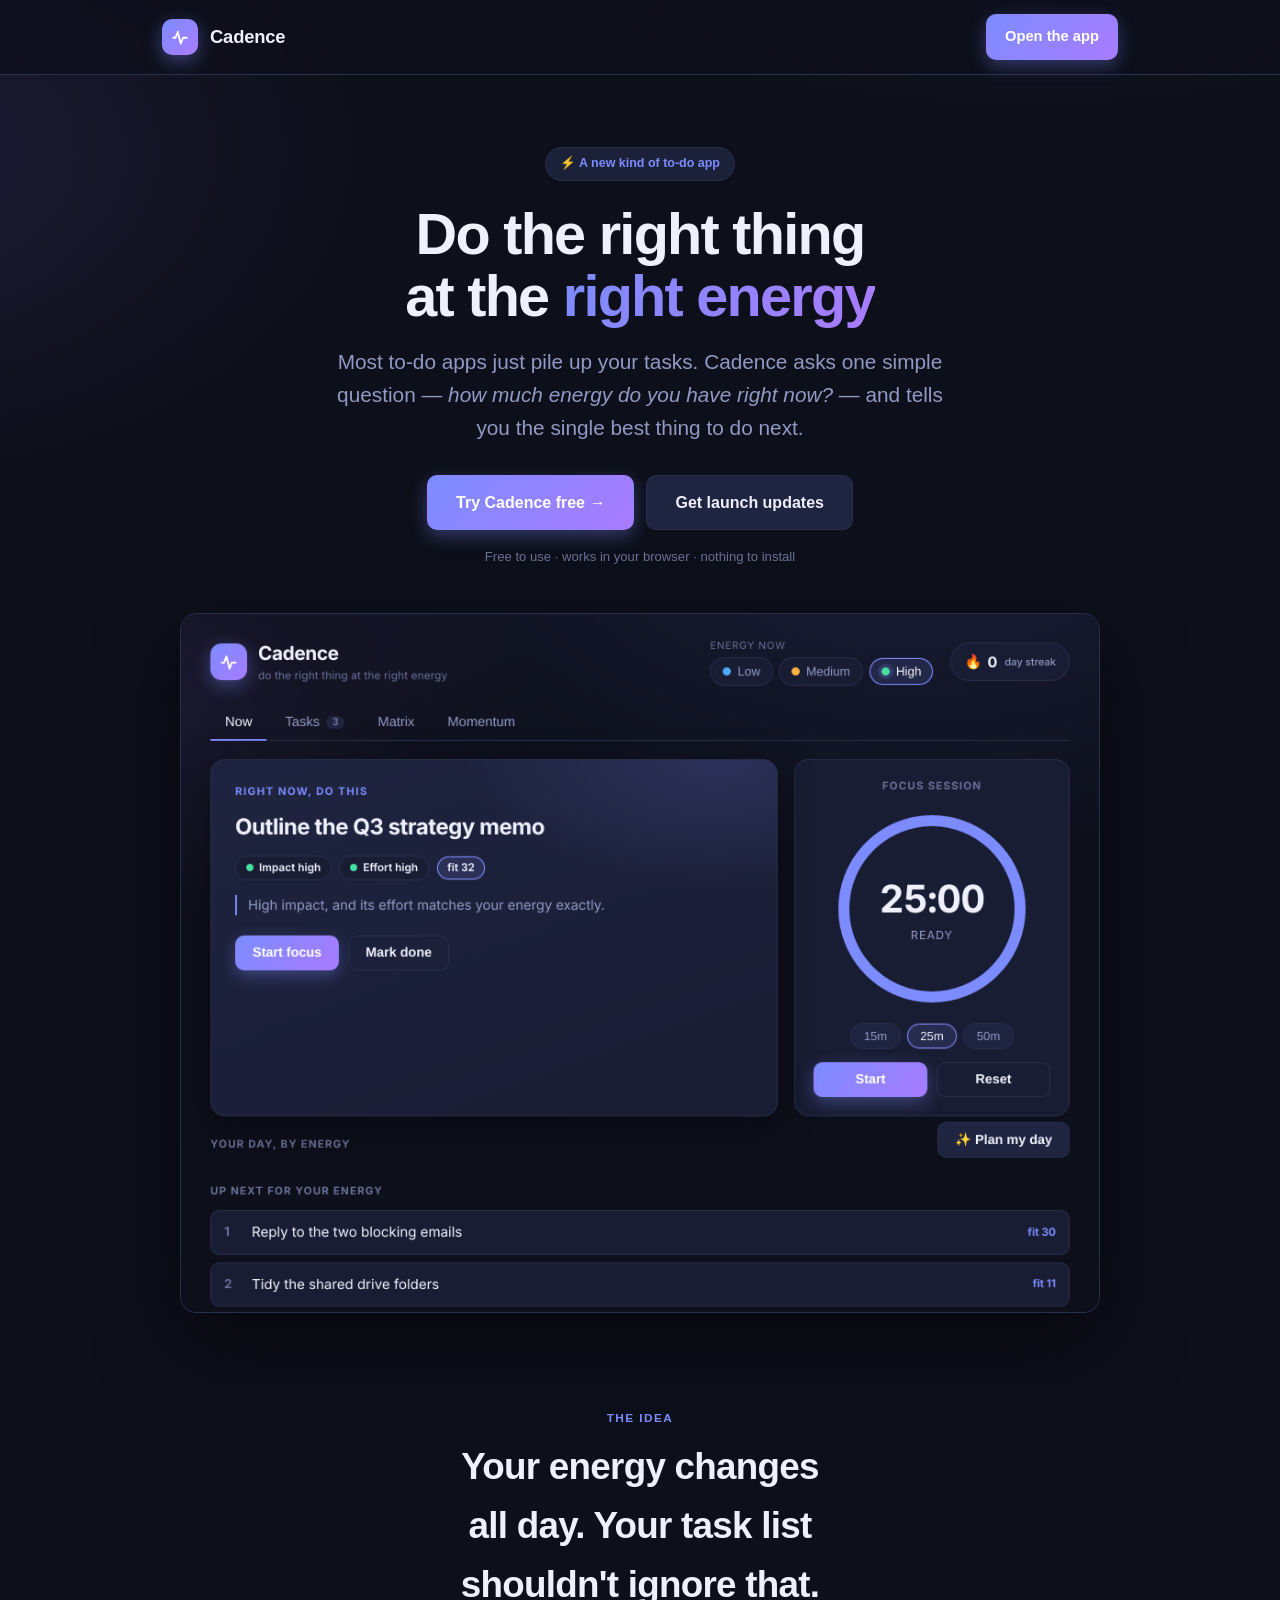
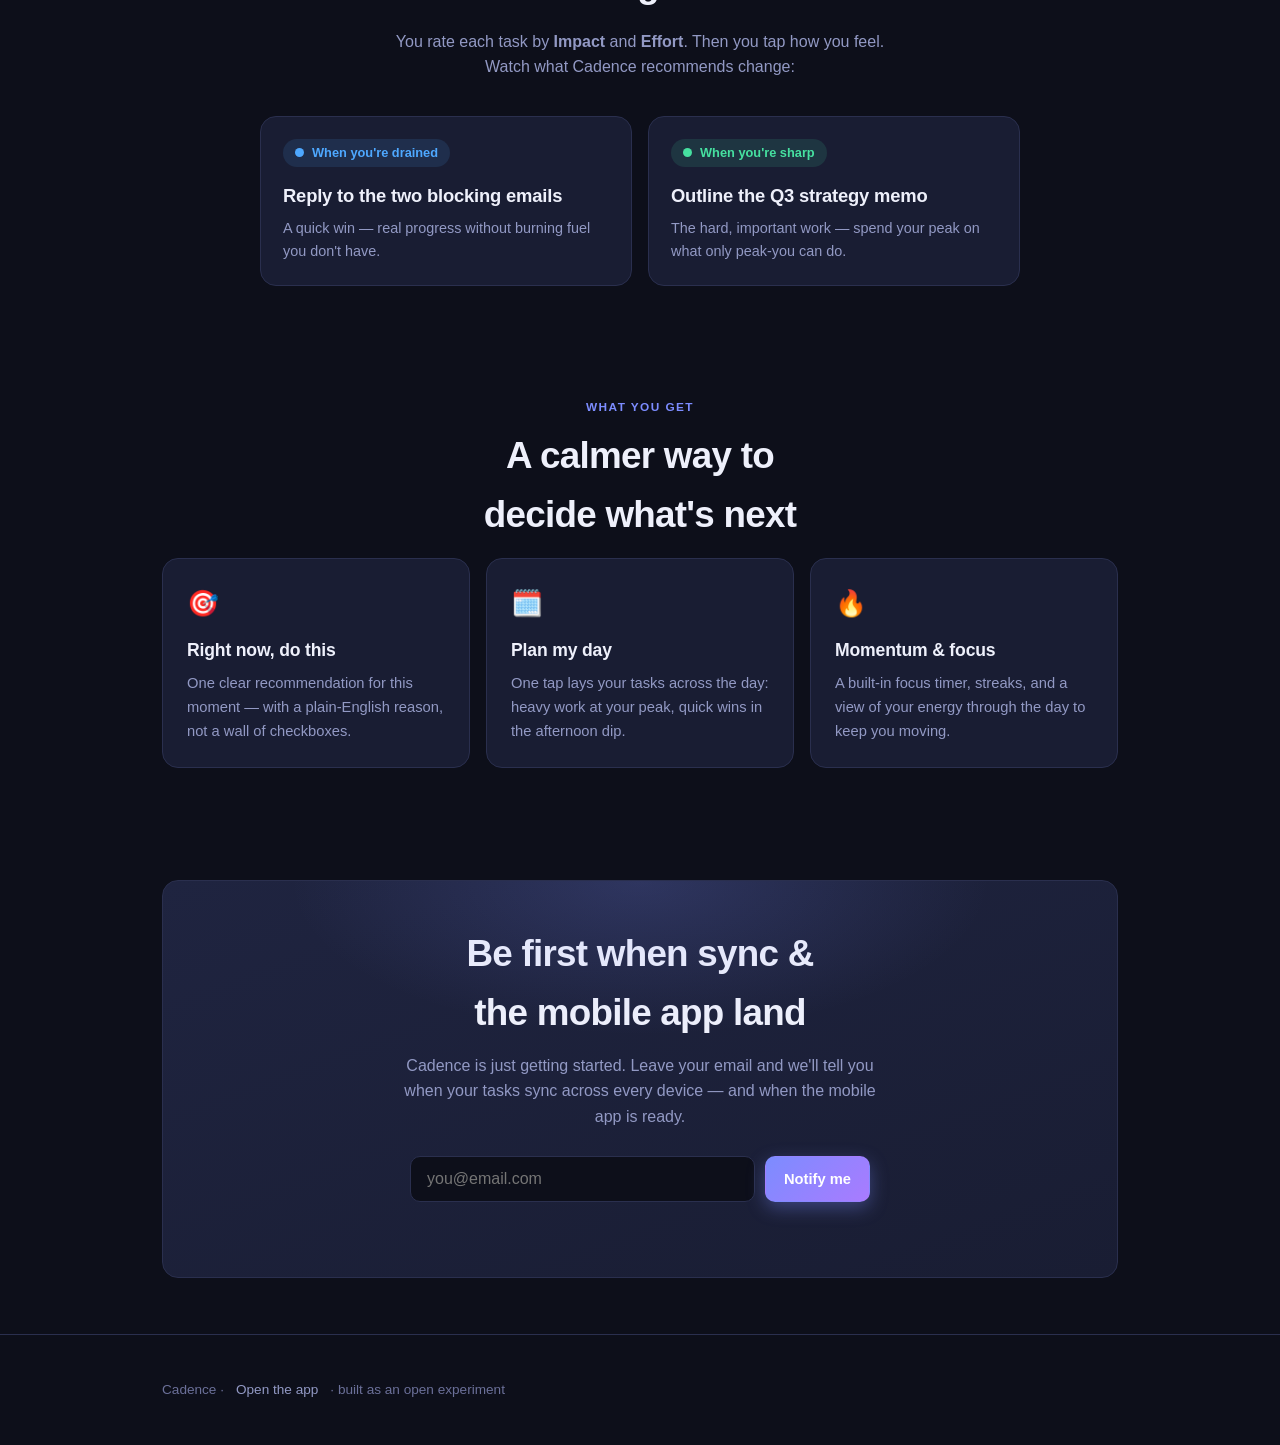
==== commit d5038993: "Add landing page + email capture; move app to app.html Build the Path A validation kit so Cadence ca" ====
--- a/index.html
+++ b/index.html
@@ -3,186 +3,260 @@
 <head>
   <meta charset="UTF-8" />
   <meta name="viewport" content="width=device-width, initial-scale=1.0" />
-  <title>Cadence — do the right thing at the right energy</title>
-  <link rel="stylesheet" href="styles.css" />
+  <title>Cadence — the to-do app that works with your energy</title>
+  <meta name="description" content="Most to-do apps just list your tasks. Cadence tells you the single best thing to do right now, based on how much energy you have." />
+  <style>
+    :root {
+      --bg: #0d0f1a; --surface: #191d33; --surface-2: #1f2440; --border: #2a2f4e;
+      --text: #eef0fb; --muted: #9299c4; --faint: #6b7099;
+      --accent: #7c8cff; --accent-2: #a97bff; --accent-soft: rgba(124,140,255,0.14);
+      --low: #4ea8ff; --medium: #ffb340; --high: #46e0a0;
+      --radius: 16px; --radius-sm: 10px;
+    }
+    * { box-sizing: border-box; margin: 0; padding: 0; }
+    html { scroll-behavior: smooth; }
+    body {
+      font-family: -apple-system, BlinkMacSystemFont, "Segoe UI", Roboto, Helvetica, Arial, sans-serif;
+      background:
+        radial-gradient(1200px 700px at 80% -10%, rgba(124,140,255,0.14), transparent 60%),
+        radial-gradient(900px 600px at -10% 5%, rgba(169,123,255,0.12), transparent 55%),
+        var(--bg);
+      color: var(--text); line-height: 1.6; -webkit-font-smoothing: antialiased;
+    }
+    .wrap { max-width: 1000px; margin: 0 auto; padding: 0 22px; }
+    a { color: inherit; }
+
+    /* Header */
+    header.site { position: sticky; top: 0; z-index: 10; backdrop-filter: blur(10px);
+      background: rgba(13,15,26,0.7); border-bottom: 1px solid var(--border); }
+    .site .wrap { display: flex; align-items: center; gap: 12px; padding-top: 14px; padding-bottom: 14px; }
+    .logo { display: grid; place-items: center; width: 36px; height: 36px; border-radius: 10px; color: #fff;
+      background: linear-gradient(135deg, var(--accent), var(--accent-2)); box-shadow: 0 6px 18px rgba(124,140,255,0.4); }
+    .brandname { font-weight: 700; font-size: 1.15rem; letter-spacing: -0.01em; margin-right: auto; }
+    .btn { display: inline-block; border: 1px solid var(--border); background: var(--surface-2); color: var(--text);
+      padding: 10px 18px; border-radius: var(--radius-sm); font-size: 0.92rem; font-weight: 600; cursor: pointer;
+      text-decoration: none; transition: all 0.15s; }
+    .btn:hover { border-color: var(--accent); }
+    .btn.primary { background: linear-gradient(135deg, var(--accent), var(--accent-2)); border-color: transparent; color: #fff;
+      box-shadow: 0 6px 18px rgba(124,140,255,0.35); }
+    .btn.primary:hover { filter: brightness(1.08); }
+    .btn.lg { padding: 14px 28px; font-size: 1rem; }
+
+    /* Hero */
+    .hero { padding: 72px 0 40px; text-align: center; }
+    .eyebrow { display: inline-flex; align-items: center; gap: 8px; font-size: 0.78rem; font-weight: 600;
+      color: var(--accent); background: var(--accent-soft); border: 1px solid var(--border);
+      padding: 6px 14px; border-radius: 999px; margin-bottom: 22px; }
+    .hero h1 { font-size: clamp(2.1rem, 6vw, 3.6rem); line-height: 1.08; letter-spacing: -0.03em; text-wrap: balance;
+      max-width: 16ch; margin: 0 auto 18px; }
+    .hero h1 .grad { background: linear-gradient(120deg, var(--accent), var(--accent-2)); -webkit-background-clip: text;
+      background-clip: text; -webkit-text-fill-color: transparent; }
+    .hero p.sub { font-size: clamp(1.05rem, 2.4vw, 1.3rem); color: var(--muted); max-width: 54ch; margin: 0 auto 30px; }
+    .hero-cta { display: flex; gap: 12px; justify-content: center; flex-wrap: wrap; }
+    .hero-note { font-size: 0.82rem; color: var(--faint); margin-top: 16px; }
+
+    .shot { margin: 46px auto 0; max-width: 920px; border-radius: var(--radius); overflow: hidden;
+      border: 1px solid var(--border); box-shadow: 0 30px 80px rgba(0,0,0,0.5); display: block; }
+    .shot img { width: 100%; display: block; }
+
+    /* Sections */
+    section { padding: 56px 0; }
+    .section-label { text-align: center; font-size: 0.74rem; text-transform: uppercase; letter-spacing: 0.12em;
+      color: var(--accent); font-weight: 700; margin-bottom: 10px; }
+    h2 { text-align: center; font-size: clamp(1.6rem, 4vw, 2.3rem); letter-spacing: -0.02em; text-wrap: balance;
+      max-width: 20ch; margin: 0 auto 14px; }
+    .lead { text-align: center; color: var(--muted); max-width: 56ch; margin: 0 auto 36px; }
+
+    /* Idea: energy demo */
+    .energy-demo { display: grid; grid-template-columns: repeat(2, 1fr); gap: 16px; max-width: 760px; margin: 0 auto; }
+    .ecard { background: var(--surface); border: 1px solid var(--border); border-radius: var(--radius); padding: 22px; }
+    .ecard .lvl { display: inline-flex; align-items: center; gap: 8px; font-size: 0.8rem; font-weight: 700;
+      padding: 4px 12px; border-radius: 999px; margin-bottom: 14px; }
+    .ecard .dot { width: 9px; height: 9px; border-radius: 50%; }
+    .ecard.low .lvl { color: var(--low); background: rgba(78,168,255,0.12); } .ecard.low .dot { background: var(--low); }
+    .ecard.high .lvl { color: var(--high); background: rgba(70,224,160,0.12); } .ecard.high .dot { background: var(--high); }
+    .ecard .pick { font-size: 1.15rem; font-weight: 700; letter-spacing: -0.01em; margin-bottom: 6px; }
+    .ecard .why { font-size: 0.9rem; color: var(--muted); }
+
+    /* Features */
+    .features { display: grid; grid-template-columns: repeat(3, 1fr); gap: 16px; }
+    .feat { background: var(--surface); border: 1px solid var(--border); border-radius: var(--radius); padding: 24px; }
+    .feat .ic { font-size: 1.6rem; margin-bottom: 12px; }
+    .feat h3 { font-size: 1.1rem; letter-spacing: -0.01em; margin-bottom: 8px; }
+    .feat p { font-size: 0.92rem; color: var(--muted); }
+
+    /* Signup */
+    .signup { background: linear-gradient(160deg, var(--surface-2), var(--surface)); border: 1px solid var(--border);
+      border-radius: var(--radius); padding: 44px 28px; text-align: center; position: relative; overflow: hidden; }
+    .signup::before { content: ""; position: absolute; inset: 0;
+      background: radial-gradient(500px 220px at 50% 0%, rgba(124,140,255,0.18), transparent 70%); pointer-events: none; }
+    .signup h2 { margin-bottom: 10px; }
+    .signup .lead { margin-bottom: 26px; }
+    form.capture { display: flex; gap: 10px; max-width: 460px; margin: 0 auto; flex-wrap: wrap; justify-content: center; }
+    form.capture input { flex: 1 1 240px; background: var(--bg); border: 1px solid var(--border); color: var(--text);
+      padding: 13px 16px; border-radius: var(--radius-sm); font-size: 1rem; outline: none; }
+    form.capture input:focus { border-color: var(--accent); }
+    .form-msg { margin-top: 14px; font-size: 0.9rem; min-height: 1.2em; }
+    .form-msg.ok { color: var(--high); } .form-msg.err { color: #ff7a85; }
+
+    footer.site { border-top: 1px solid var(--border); padding: 30px 0; text-align: center; color: var(--faint); font-size: 0.85rem; }
+    footer.site a { color: var(--muted); text-decoration: none; }
+    footer.site a:hover { color: var(--text); }
+
+    @media (max-width: 720px) {
+      .energy-demo { grid-template-columns: 1fr; }
+      .features { grid-template-columns: 1fr; }
+    }
+    @media (prefers-reduced-motion: reduce) { html { scroll-behavior: auto; } }
+  </style>
 </head>
 <body>
-  <div class="app">
-    <!-- Top bar -->
-    <header class="topbar">
-      <div class="brand">
-        <span class="logo" aria-hidden="true">
-          <svg viewBox="0 0 24 24" width="20" height="20" fill="none" stroke="currentColor" stroke-width="2.4" stroke-linecap="round" stroke-linejoin="round">
-            <path d="M3 13h3l3-8 4 16 3-8h5" />
-          </svg>
-        </span>
-        <div>
-          <h1>Cadence</h1>
-          <p class="tagline">do the right thing at the right energy</p>
-        </div>
-      </div>
-
-      <div class="energy-picker" role="group" aria-label="Current energy level">
-        <span class="energy-label">Energy now</span>
-        <div class="energy-buttons">
-          <button class="energy-btn" data-energy="1" title="Low energy — drained, foggy">
-            <span class="dot"></span>Low
-          </button>
-          <button class="energy-btn" data-energy="2" title="Medium energy — steady">
-            <span class="dot"></span>Medium
-          </button>
-          <button class="energy-btn" data-energy="3" title="High energy — sharp, focused">
-            <span class="dot"></span>High
-          </button>
-        </div>
-      </div>
-
-      <div class="momentum-chip" title="Focus sessions completed today">
-        <span class="flame" aria-hidden="true">🔥</span>
-        <span id="streak-count">0</span><span class="chip-unit">day streak</span>
-      </div>
-    </header>
-
-    <!-- Tabs -->
-    <nav class="tabs" aria-label="Views">
-      <button class="tab active" data-tab="now">Now</button>
-      <button class="tab" data-tab="tasks">Tasks<span class="tab-count" id="tab-count">0</span></button>
-      <button class="tab" data-tab="matrix">Matrix</button>
-      <button class="tab" data-tab="momentum">Momentum</button>
-    </nav>
-
-    <!-- NOW -->
-    <section class="panel active" id="panel-now">
-      <div class="now-grid">
-        <div class="recommend-card" id="recommend-card">
-          <div class="rc-eyebrow">Right now, do this</div>
-          <div id="rc-body">
-            <!-- filled by JS -->
-          </div>
-        </div>
-
-        <div class="focus-card">
-          <div class="focus-title">Focus session</div>
-          <div class="ring-wrap">
-            <svg class="ring" viewBox="0 0 220 220" width="220" height="220">
-              <circle class="ring-track" cx="110" cy="110" r="96" />
-              <circle class="ring-progress" id="ring-progress" cx="110" cy="110" r="96"
-                      transform="rotate(-90 110 110)" />
-            </svg>
-            <div class="ring-center">
-              <div class="ring-time" id="ring-time">25:00</div>
-              <div class="ring-sub" id="ring-sub">ready</div>
-            </div>
-          </div>
-          <div class="presets" role="group" aria-label="Session length">
-            <button class="preset" data-min="15">15m</button>
-            <button class="preset active" data-min="25">25m</button>
-            <button class="preset" data-min="50">50m</button>
-          </div>
-          <div class="focus-controls">
-            <button class="btn primary" id="timer-toggle">Start</button>
-            <button class="btn ghost" id="timer-reset">Reset</button>
-          </div>
-        </div>
-      </div>
-
-      <div class="dayplan">
-        <div class="dayplan-head">
-          <span class="section-head dayplan-title">Your day, by energy</span>
-          <button class="btn" id="plan-btn">✨ Plan my day</button>
-        </div>
-        <div id="plan-output" class="plan-output"></div>
-      </div>
-
-      <div class="shortlist">
-        <div class="section-head">Up next for your energy</div>
-        <ul id="shortlist-list" class="shortlist-list"></ul>
-      </div>
-    </section>
-
-    <!-- TASKS -->
-    <section class="panel" id="panel-tasks">
-      <form id="task-form" class="task-form" autocomplete="off">
-        <input id="task-input" class="task-input" type="text"
-               placeholder="What needs doing?" aria-label="Task title" required />
-        <div class="rating">
-          <label>Impact
-            <select id="task-impact" aria-label="Impact">
-              <option value="1">Low</option>
-              <option value="2" selected>Medium</option>
-              <option value="3">High</option>
-            </select>
-          </label>
-          <label>Effort
-            <select id="task-effort" aria-label="Effort">
-              <option value="1">Light</option>
-              <option value="2" selected>Moderate</option>
-              <option value="3">Heavy</option>
-            </select>
-          </label>
-          <label>Due
-            <input id="task-due" type="date" aria-label="Due date" />
-          </label>
-        </div>
-        <button type="submit" class="btn primary">Add</button>
-      </form>
-
-      <div class="filter-row">
-        <button class="chip-btn active" data-filter="active">Active</button>
-        <button class="chip-btn" data-filter="all">All</button>
-        <button class="chip-btn" data-filter="done">Done</button>
-        <span class="spacer"></span>
-        <span class="hint">Sorted by fit for your current energy</span>
-      </div>
-
-      <ul id="task-list" class="task-list"></ul>
-      <div id="tasks-empty" class="empty hidden">
-        <div class="empty-emoji">🌱</div>
-        <p>No tasks yet. Add one above to get moving.</p>
-      </div>
-    </section>
-
-    <!-- MATRIX -->
-    <section class="panel" id="panel-matrix">
-      <div class="section-head">Impact × Effort</div>
-      <p class="hint">Every active task, plotted. Aim for the top-left. Click a dot to focus it.</p>
-      <div class="matrix-wrap">
-        <svg id="matrix-svg" viewBox="0 0 480 420" class="matrix"></svg>
-        <div class="matrix-tip" id="matrix-tip" hidden></div>
-      </div>
-    </section>
-
-    <!-- MOMENTUM -->
-    <section class="panel" id="panel-momentum">
-      <div class="stat-row">
-        <div class="stat">
-          <div class="stat-num" id="stat-today">0</div>
-          <div class="stat-label">focus sessions today</div>
-        </div>
-        <div class="stat">
-          <div class="stat-num" id="stat-total">0</div>
-          <div class="stat-label">sessions all-time</div>
-        </div>
-        <div class="stat">
-          <div class="stat-num" id="stat-done">0</div>
-          <div class="stat-label">tasks completed</div>
-        </div>
-      </div>
-
-      <div class="insight" id="insight"></div>
-
-      <div class="section-head">Last 7 days</div>
-      <div class="bars" id="bars"></div>
-
-      <div class="section-head">Your energy today</div>
-      <svg id="energy-spark" class="energy-spark" viewBox="0 0 480 90"></svg>
-      <p class="hint" id="energy-hint">No energy logged yet today — tap an energy level up top.</p>
-    </section>
-
-    <div class="toast" id="toast" role="status" aria-live="polite"></div>
-    <canvas class="confetti" id="confetti" aria-hidden="true"></canvas>
-  </div>
-
-  <script src="app.js"></script>
+  <header class="site">
+    <div class="wrap">
+      <span class="logo" aria-hidden="true">
+        <svg viewBox="0 0 24 24" width="18" height="18" fill="none" stroke="currentColor" stroke-width="2.4" stroke-linecap="round" stroke-linejoin="round"><path d="M3 13h3l3-8 4 16 3-8h5"/></svg>
+      </span>
+      <span class="brandname">Cadence</span>
+      <a class="btn primary" href="app.html">Open the app</a>
+    </div>
+  </header>
+
+  <main>
+    <section class="hero">
+      <div class="wrap">
+        <span class="eyebrow">⚡ A new kind of to-do app</span>
+        <h1>Do the right thing at the <span class="grad">right energy</span></h1>
+        <p class="sub">
+          Most to-do apps just pile up your tasks. Cadence asks one simple question —
+          <em>how much energy do you have right now?</em> — and tells you the single best thing to do next.
+        </p>
+        <div class="hero-cta">
+          <a class="btn primary lg" href="app.html">Try Cadence free →</a>
+          <a class="btn lg" href="#signup">Get launch updates</a>
+        </div>
+        <p class="hero-note">Free to use · works in your browser · nothing to install</p>
+
+        <a class="shot" href="app.html" aria-label="Open the Cadence app">
+          <img src="assets/cadence-hero.png" alt="The Cadence app recommending the best task for your current energy, with a focus timer" />
+        </a>
+      </div>
+    </section>
+
+    <section id="how">
+      <div class="wrap">
+        <div class="section-label">The idea</div>
+        <h2>Your energy changes all day. Your task list shouldn't ignore that.</h2>
+        <p class="lead">
+          You rate each task by <strong>Impact</strong> and <strong>Effort</strong>. Then you tap how you feel.
+          Watch what Cadence recommends change:
+        </p>
+        <div class="energy-demo">
+          <div class="ecard low">
+            <span class="lvl"><span class="dot"></span>When you're drained</span>
+            <div class="pick">Reply to the two blocking emails</div>
+            <div class="why">A quick win — real progress without burning fuel you don't have.</div>
+          </div>
+          <div class="ecard high">
+            <span class="lvl"><span class="dot"></span>When you're sharp</span>
+            <div class="pick">Outline the Q3 strategy memo</div>
+            <div class="why">The hard, important work — spend your peak on what only peak-you can do.</div>
+          </div>
+        </div>
+      </div>
+    </section>
+
+    <section id="features">
+      <div class="wrap">
+        <div class="section-label">What you get</div>
+        <h2>A calmer way to decide what's next</h2>
+        <div class="features">
+          <div class="feat">
+            <div class="ic">🎯</div>
+            <h3>Right now, do this</h3>
+            <p>One clear recommendation for this moment — with a plain-English reason, not a wall of checkboxes.</p>
+          </div>
+          <div class="feat">
+            <div class="ic">🗓️</div>
+            <h3>Plan my day</h3>
+            <p>One tap lays your tasks across the day: heavy work at your peak, quick wins in the afternoon dip.</p>
+          </div>
+          <div class="feat">
+            <div class="ic">🔥</div>
+            <h3>Momentum &amp; focus</h3>
+            <p>A built-in focus timer, streaks, and a view of your energy through the day to keep you moving.</p>
+          </div>
+        </div>
+      </div>
+    </section>
+
+    <section id="signup">
+      <div class="wrap">
+        <div class="signup">
+          <h2>Be first when sync &amp; the mobile app land</h2>
+          <p class="lead">Cadence is just getting started. Leave your email and we'll tell you when your tasks
+            sync across every device — and when the mobile app is ready.</p>
+          <form class="capture" id="signup-form" novalidate>
+            <input type="email" id="email" name="email" placeholder="you@email.com" aria-label="Email address" required />
+            <button class="btn primary" type="submit">Notify me</button>
+          </form>
+          <p class="form-msg" id="form-msg" role="status" aria-live="polite"></p>
+        </div>
+      </div>
+    </section>
+  </main>
+
+  <footer class="site">
+    <div class="wrap">
+      Cadence · <a href="app.html">Open the app</a> · built as an open experiment
+    </div>
+  </footer>
+
+  <script>
+    /* ---- Email capture ----
+       To collect real emails, create a FREE Formspree form (https://formspree.io),
+       copy your form's endpoint, and paste it between the quotes below.
+       Until then, the form confirms politely but nothing is stored. */
+    const FORM_ENDPOINT = ""; // e.g. "https://formspree.io/f/abcdwxyz"
+
+    const form = document.getElementById("signup-form");
+    const msg = document.getElementById("form-msg");
+    const emailInput = document.getElementById("email");
+
+    function setMsg(text, kind) {
+      msg.textContent = text;
+      msg.className = "form-msg" + (kind ? " " + kind : "");
+    }
+
+    form.addEventListener("submit", async (e) => {
+      e.preventDefault();
+      const email = emailInput.value.trim();
+      if (!/^[^@\s]+@[^@\s]+\.[^@\s]+$/.test(email)) {
+        setMsg("That doesn't look like an email — mind checking it?", "err");
+        return;
+      }
+      if (!FORM_ENDPOINT) {
+        // Not wired up yet — be honest in dev, friendly to visitors.
+        setMsg("Thanks! You're on the list. 🎉", "ok");
+        form.reset();
+        return;
+      }
+      setMsg("Signing you up…", "");
+      try {
+        const res = await fetch(FORM_ENDPOINT, {
+          method: "POST",
+          headers: { "Accept": "application/json", "Content-Type": "application/json" },
+          body: JSON.stringify({ email }),
+        });
+        if (res.ok) {
+          setMsg("You're on the list — thanks! 🎉", "ok");
+          form.reset();
+        } else {
+          setMsg("Something went wrong. Please try again in a moment.", "err");
+        }
+      } catch (err) {
+        setMsg("Couldn't reach the server. Please try again.", "err");
+      }
+    });
+  </script>
 </body>
 </html>
